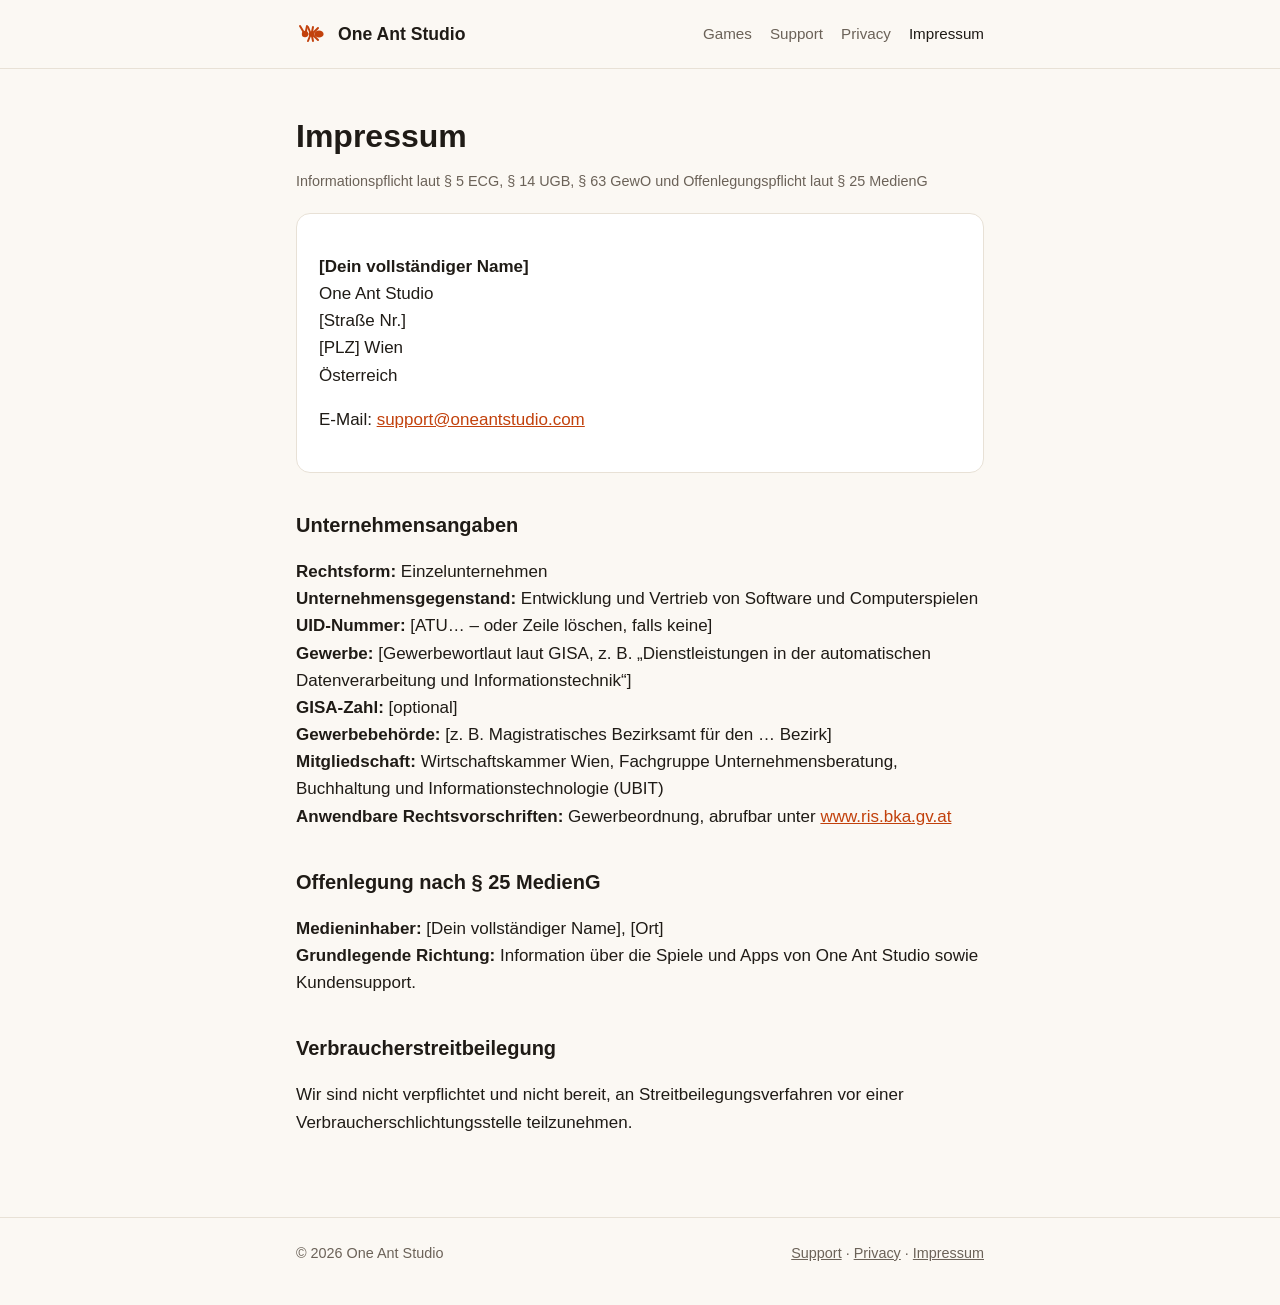
==== impressum.html @ 13f8874d "support page" ====
<!doctype html>
<html lang="de">
<head>
<meta charset="utf-8">
<meta name="viewport" content="width=device-width, initial-scale=1">
<title>Impressum · One Ant Studio</title>
<link rel="stylesheet" href="style.css">
</head>
<body>
<header><div class="wrap">
  <a class="brand" href="index.html"><svg viewBox="0 0 32 32" fill="none" stroke="currentColor" stroke-width="2" stroke-linecap="round" aria-hidden="true"><circle cx="9" cy="16" r="3.2" fill="currentColor" stroke="none"/><ellipse cx="15.5" cy="16" rx="3" ry="2.6" fill="currentColor" stroke="none"/><ellipse cx="23" cy="16" rx="4.6" ry="3.6" fill="currentColor" stroke="none"/><path d="M7 13 L4 8 M10 13 L11 8"/><path d="M14 14 L12 9 M16 14 L17 9 M18 14 L22 10"/><path d="M14 18 L12 23 M16 18 L17 23 M18 18 L22 22"/></svg>One Ant Studio</a>
  <nav><a href="index.html">Games</a><a href="support.html">Support</a><a href="privacy.html">Privacy</a><a href="impressum.html" aria-current="page">Impressum</a></nav>
</div></header>
<main><div class="wrap">
<h1>Impressum</h1>
<p class="muted">Informationspflicht laut § 5 ECG, § 14 UGB, § 63 GewO und Offenlegungspflicht laut § 25 MedienG</p>

<div class="card">
<p><strong>[Dein vollständiger Name]</strong><br>
One Ant Studio<br>
[Straße Nr.]<br>
[PLZ] Wien<br>
Österreich</p>
<p>E-Mail: <a href="mailto:support@oneantstudio.com">support@oneantstudio.com</a></p>
</div>

<h2>Unternehmensangaben</h2>
<p><strong>Rechtsform:</strong> Einzelunternehmen<br>
<strong>Unternehmensgegenstand:</strong> Entwicklung und Vertrieb von Software und Computerspielen<br>
<strong>UID-Nummer:</strong> [ATU… – oder Zeile löschen, falls keine]<br>
<strong>Gewerbe:</strong> [Gewerbewortlaut laut GISA, z. B. „Dienstleistungen in der automatischen Datenverarbeitung und Informationstechnik“]<br>
<strong>GISA-Zahl:</strong> [optional]<br>
<strong>Gewerbebehörde:</strong> [z. B. Magistratisches Bezirksamt für den … Bezirk]<br>
<strong>Mitgliedschaft:</strong> Wirtschaftskammer Wien, Fachgruppe Unternehmensberatung, Buchhaltung und Informationstechnologie (UBIT)<br>
<strong>Anwendbare Rechtsvorschriften:</strong> Gewerbeordnung, abrufbar unter <a href="https://www.ris.bka.gv.at">www.ris.bka.gv.at</a></p>

<h2>Offenlegung nach § 25 MedienG</h2>
<p><strong>Medieninhaber:</strong> [Dein vollständiger Name], [Ort]<br>
<strong>Grundlegende Richtung:</strong> Information über die Spiele und Apps von One Ant Studio sowie Kundensupport.</p>

<h2>Verbraucherstreitbeilegung</h2>
<p>Wir sind nicht verpflichtet und nicht bereit, an Streitbeilegungsverfahren vor einer Verbraucherschlichtungsstelle teilzunehmen.</p>

</div></main>
<footer><div class="wrap">
  <span>&copy; 2026 One Ant Studio</span>
  <span><a href="support.html">Support</a> · <a href="privacy.html">Privacy</a> · <a href="impressum.html">Impressum</a></span>
</div></footer>
</body>
</html>
---- style.css ----
:root {
  --bg: #fbf8f3;
  --surface: #ffffff;
  --text: #1f1b16;
  --muted: #6b6258;
  --accent: #c2410c;
  --border: #e8e1d6;
}
@media (prefers-color-scheme: dark) {
  :root {
    --bg: #15120f;
    --surface: #1e1a16;
    --text: #f3ede4;
    --muted: #a89d90;
    --accent: #fb923c;
    --border: #2e2822;
  }
}
* { box-sizing: border-box; }
html { -webkit-text-size-adjust: 100%; }
body {
  margin: 0;
  background: var(--bg);
  color: var(--text);
  font: 17px/1.6 -apple-system, BlinkMacSystemFont, "Segoe UI", Roboto, Helvetica, Arial, sans-serif;
}
a { color: var(--accent); }
.wrap { max-width: 720px; margin: 0 auto; padding: 0 16px; }

header { border-bottom: 1px solid var(--border); }
header .wrap { display: flex; align-items: center; justify-content: space-between; gap: 16px; padding-top: 18px; padding-bottom: 18px; flex-wrap: wrap; }
.brand { display: flex; align-items: center; gap: 10px; font-weight: 700; font-size: 1.1rem; color: var(--text); text-decoration: none; }
.brand svg { width: 32px; height: 32px; color: var(--accent); }
nav { display: flex; gap: 18px; flex-wrap: wrap; }
nav a { color: var(--muted); text-decoration: none; font-size: 0.95rem; }
nav a:hover, nav a[aria-current="page"] { color: var(--text); }

main { padding: 48px 0 64px; }
h1 { font-size: 2rem; line-height: 1.2; margin: 0 0 12px; }
h2 { font-size: 1.25rem; margin: 36px 0 8px; }
h3 { font-size: 1.05rem; margin: 24px 0 4px; }
p, li { color: var(--text); }
.lead { font-size: 1.15rem; color: var(--muted); margin-top: 0; }
.muted { color: var(--muted); font-size: 0.9rem; }

.card {
  background: var(--surface);
  border: 1px solid var(--border);
  border-radius: 14px;
  padding: 22px;
  margin-top: 20px;
}
.card h3 { margin-top: 0; }
.btn {
  display: inline-block;
  background: var(--accent);
  color: #fff;
  padding: 10px 18px;
  border-radius: 10px;
  text-decoration: none;
  font-weight: 600;
  margin-top: 8px;
}
details { border-bottom: 1px solid var(--border); padding: 14px 0; }
details summary { cursor: pointer; font-weight: 600; }
details p { margin: 8px 0 0; color: var(--muted); }

footer { border-top: 1px solid var(--border); padding: 24px 0 40px; }
footer .wrap { display: flex; justify-content: space-between; gap: 12px; flex-wrap: wrap; font-size: 0.9rem; color: var(--muted); }
footer a { color: var(--muted); }
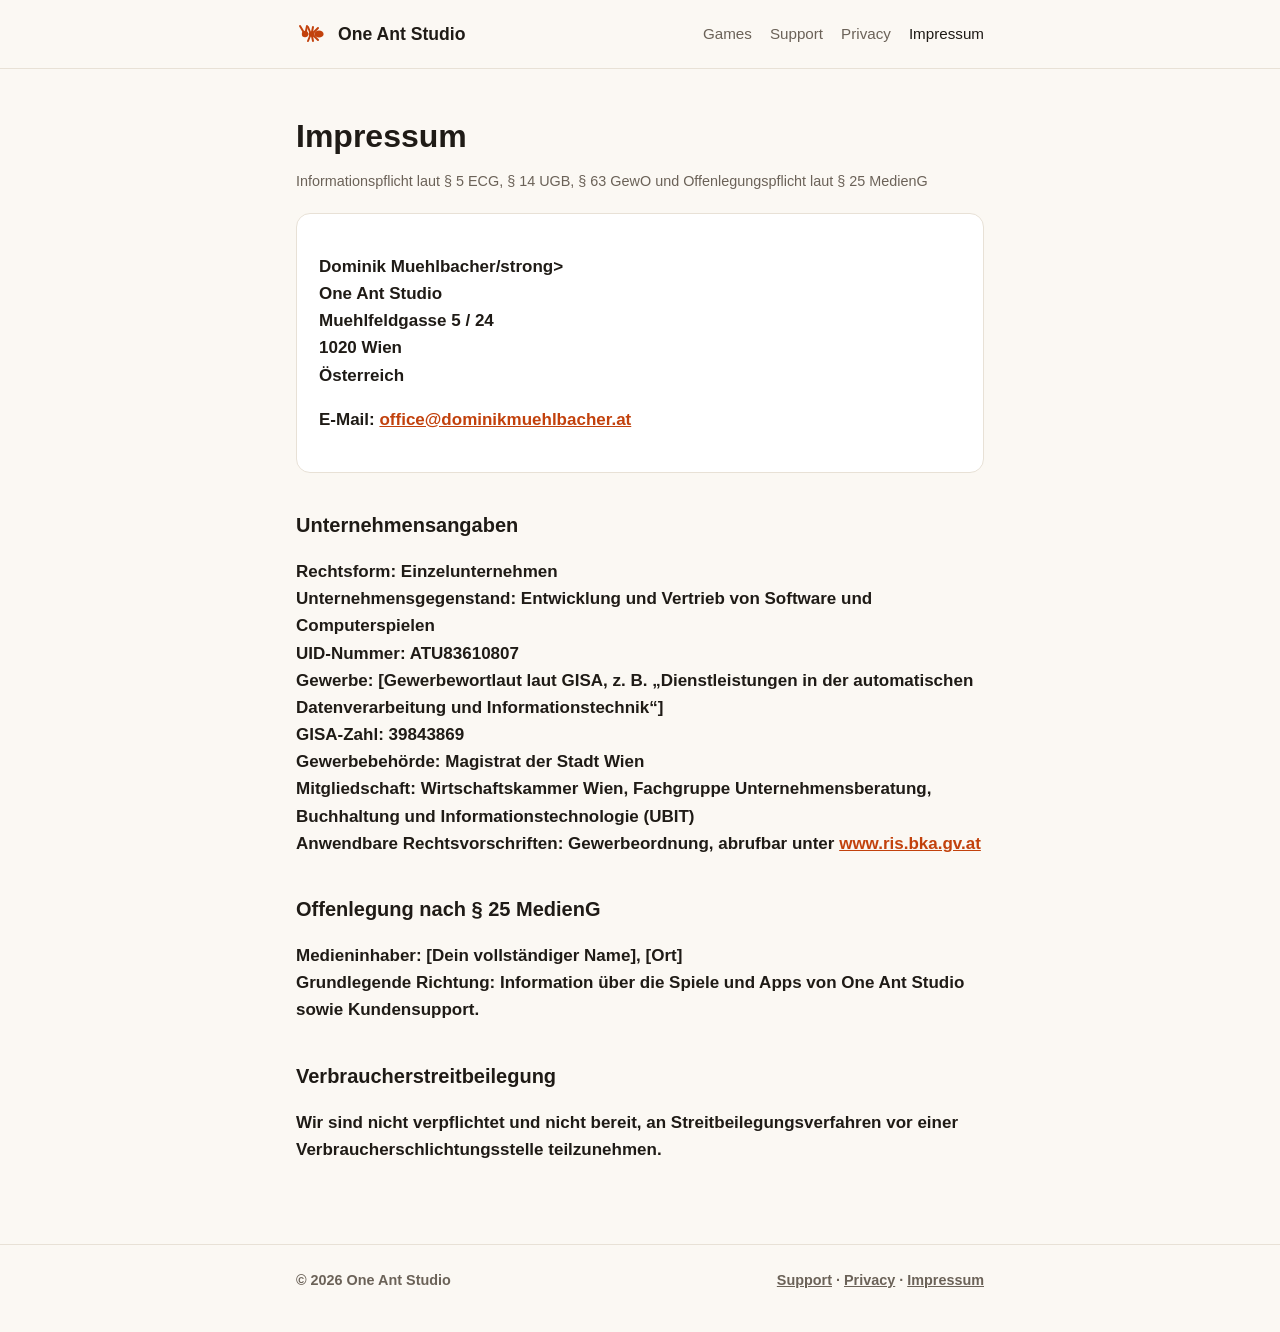
==== commit de67659f: "new infos" ====
--- a/impressum.html
+++ b/impressum.html
@@ -16,21 +16,21 @@
 <p class="muted">Informationspflicht laut § 5 ECG, § 14 UGB, § 63 GewO und Offenlegungspflicht laut § 25 MedienG</p>
 
 <div class="card">
-<p><strong>[Dein vollständiger Name]</strong><br>
+<p><strong>Dominik Muehlbacher/strong><br>
 One Ant Studio<br>
-[Straße Nr.]<br>
-[PLZ] Wien<br>
+Muehlfeldgasse 5 / 24<br>
+1020 Wien<br>
 Österreich</p>
-<p>E-Mail: <a href="mailto:support@oneantstudio.com">support@oneantstudio.com</a></p>
+<p>E-Mail: <a href="mailto:office@dominikmuehlbacher.at">office@dominikmuehlbacher.at</a></p>
 </div>
 
 <h2>Unternehmensangaben</h2>
 <p><strong>Rechtsform:</strong> Einzelunternehmen<br>
 <strong>Unternehmensgegenstand:</strong> Entwicklung und Vertrieb von Software und Computerspielen<br>
-<strong>UID-Nummer:</strong> [ATU… – oder Zeile löschen, falls keine]<br>
+<strong>UID-Nummer:</strong> ATU83610807<br>
 <strong>Gewerbe:</strong> [Gewerbewortlaut laut GISA, z. B. „Dienstleistungen in der automatischen Datenverarbeitung und Informationstechnik“]<br>
-<strong>GISA-Zahl:</strong> [optional]<br>
-<strong>Gewerbebehörde:</strong> [z. B. Magistratisches Bezirksamt für den … Bezirk]<br>
+<strong>GISA-Zahl:</strong> 39843869<br>
+<strong>Gewerbebehörde:</strong> Magistrat der Stadt Wien<br>
 <strong>Mitgliedschaft:</strong> Wirtschaftskammer Wien, Fachgruppe Unternehmensberatung, Buchhaltung und Informationstechnologie (UBIT)<br>
 <strong>Anwendbare Rechtsvorschriften:</strong> Gewerbeordnung, abrufbar unter <a href="https://www.ris.bka.gv.at">www.ris.bka.gv.at</a></p>
 
